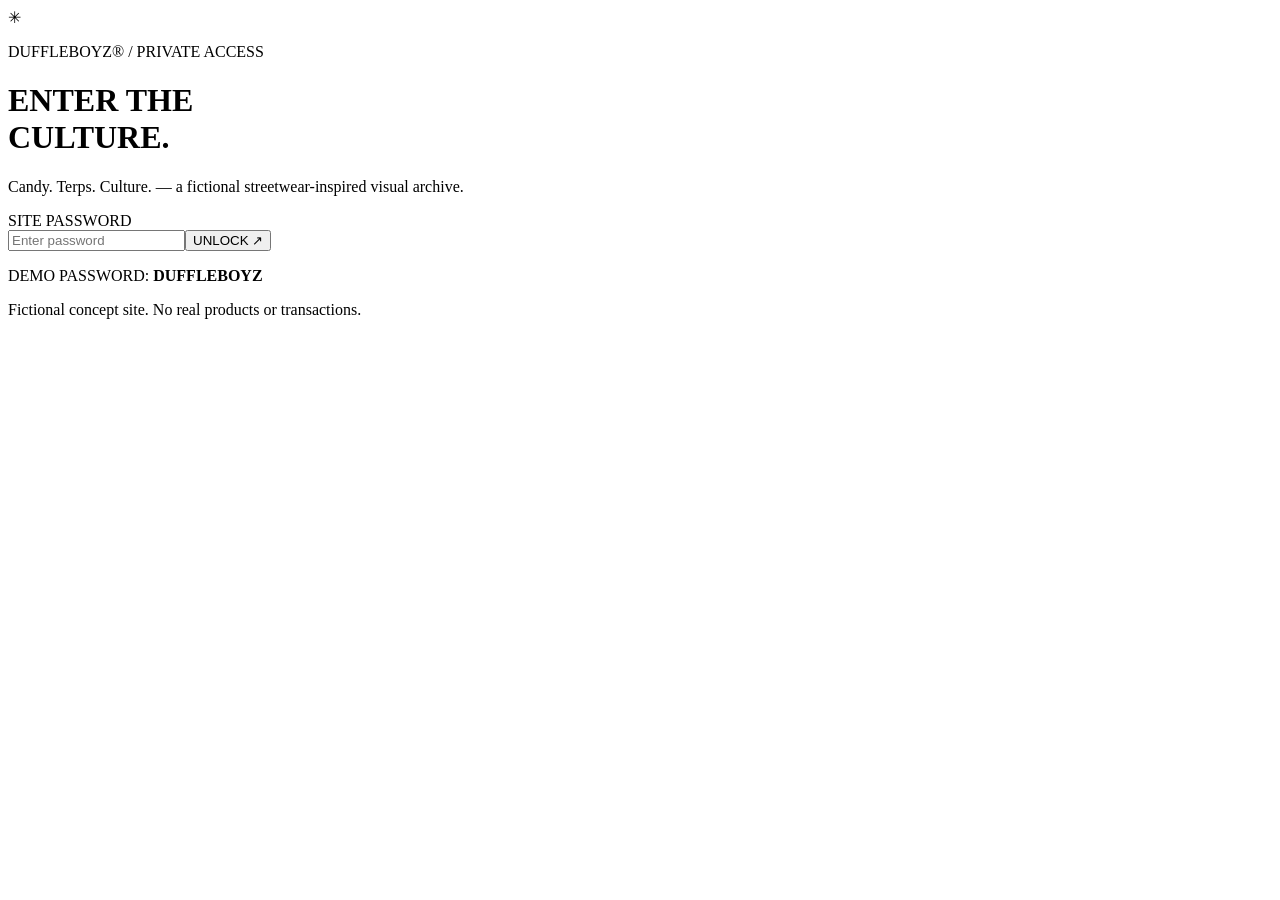
==== index.html @ 7242b7b4 "Add files via upload" ====
<!doctype html>
<html lang="en">
<head>
<meta charset="utf-8"><meta name="viewport" content="width=device-width, initial-scale=1">
<title>DUFFLEBOYZ — Enter the Culture</title><link rel="stylesheet" href="styles.css">
</head>
<body class="gate-page">
<main class="gate-panel">
  <div class="spider-mark">✳</div>
  <p class="eyebrow">DUFFLEBOYZ® / PRIVATE ACCESS</p>
  <h1>ENTER THE<br><span>CULTURE.</span></h1>
  <p class="sub">Candy. Terps. Culture. — a fictional streetwear-inspired visual archive.</p>
  <form id="accessForm">
    <label for="password">SITE PASSWORD</label>
    <div class="input-row"><input id="password" type="password" placeholder="Enter password" required autocomplete="current-password"><button type="submit">UNLOCK ↗</button></div>
    <p id="error" class="error" aria-live="polite"></p>
  </form>
  <p class="demo-note">DEMO PASSWORD: <strong>DUFFLEBOYZ</strong></p>
  <p class="micro">Fictional concept site. No real products or transactions.</p>
</main>
<script src="script.js"></script>
</body></html>
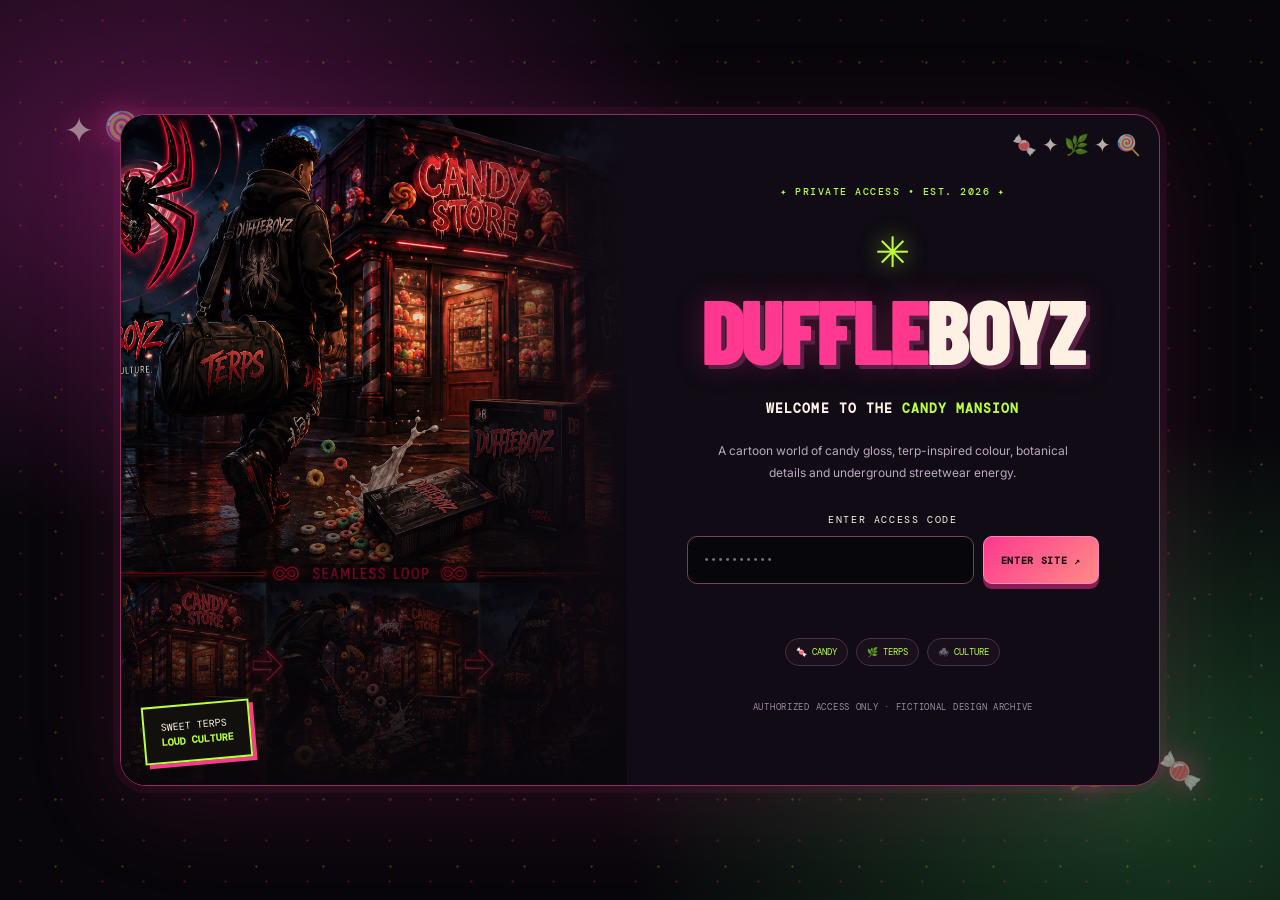
==== commit 32dcbd5a: "Add files via upload" ====
--- a/index.html
+++ b/index.html
@@ -1,22 +1,6 @@
 <!doctype html>
-<html lang="en">
-<head>
-<meta charset="utf-8"><meta name="viewport" content="width=device-width, initial-scale=1">
-<title>DUFFLEBOYZ — Enter the Culture</title><link rel="stylesheet" href="styles.css">
-</head>
-<body class="gate-page">
-<main class="gate-panel">
-  <div class="spider-mark">✳</div>
-  <p class="eyebrow">DUFFLEBOYZ® / PRIVATE ACCESS</p>
-  <h1>ENTER THE<br><span>CULTURE.</span></h1>
-  <p class="sub">Candy. Terps. Culture. — a fictional streetwear-inspired visual archive.</p>
-  <form id="accessForm">
-    <label for="password">SITE PASSWORD</label>
-    <div class="input-row"><input id="password" type="password" placeholder="Enter password" required autocomplete="current-password"><button type="submit">UNLOCK ↗</button></div>
-    <p id="error" class="error" aria-live="polite"></p>
-  </form>
-  <p class="demo-note">DEMO PASSWORD: <strong>DUFFLEBOYZ</strong></p>
-  <p class="micro">Fictional concept site. No real products or transactions.</p>
-</main>
-<script src="script.js"></script>
-</body></html>
+<html lang="en"><head><meta charset="utf-8"><meta name="viewport" content="width=device-width, initial-scale=1"><meta name="theme-color" content="#09050d"><title>DUFFLEBOYZ — Enter the Mansion</title><link rel="stylesheet" href="styles.css"></head>
+<body class="gate-page"><div class="candy-orbit orbit-one">✦ 🍭 ✦</div><div class="candy-orbit orbit-two">🌿 ✧ 🍬</div>
+<main class="gate-shell"><div class="gate-art"><img src="assets/duffleboyz-world.png" alt="DUFFLEBOYZ neon night concept artwork"><div class="gate-art-shade"></div><div class="gate-sticker">SWEET TERPS<br><b>LOUD CULTURE</b></div></div>
+<section class="gate-panel"><p class="eyebrow">✦ PRIVATE ACCESS • EST. 2026 ✦</p><div class="spider-mark">✳</div><h1>DUFFLE<span>BOYZ</span></h1><p class="gate-subtitle">WELCOME TO THE <b>CANDY MANSION</b></p><p class="sub">A cartoon world of candy gloss, terp-inspired colour, botanical details and underground streetwear energy.</p>
+<form id="accessForm"><label for="password">ENTER ACCESS CODE</label><div class="input-row"><input id="password" type="password" placeholder="••••••••••" required autocomplete="current-password"><button type="submit">ENTER SITE ↗</button></div><p id="error" class="error" aria-live="polite"></p></form><div class="gate-badges"><span>🍬 CANDY</span><span>🌿 TERPS</span><span>🕷️ CULTURE</span></div><p class="micro">AUTHORIZED ACCESS ONLY · FICTIONAL DESIGN ARCHIVE</p></section></main><script src="script.js"></script></body></html>
--- a/styles.css
+++ b/styles.css
@@ -0,0 +1,5 @@
+@import url('https://fonts.googleapis.com/css2?family=Baloo+2:wght@500;600;700;800&family=Barlow+Condensed:wght@600;700;800;900&family=DM+Mono:wght@400;500&family=Inter:wght@400;600;800&display=swap');
+:root{--bg:#08060b;--panel:#120d17;--line:#3e243d;--pink:#ff398f;--pink2:#ff78bd;--lime:#baff39;--green:#74e83b;--purple:#a56aff;--gold:#ffc34b;--cream:#fff3e7;--muted:#b9a8bf;--mono:'DM Mono',monospace;--display:'Barlow Condensed',Impact,sans-serif;--round:'Baloo 2',system-ui}*{box-sizing:border-box}html{scroll-behavior:smooth}body{margin:0;background:radial-gradient(ellipse at 50% -10%,#33112f 0,transparent 42%),var(--bg);color:var(--cream);font-family:Inter,Arial,sans-serif}body:before{content:"";position:fixed;inset:0;z-index:-1;pointer-events:none;opacity:.18;background-image:radial-gradient(#ff398f 1px,transparent 1.5px),radial-gradient(#baff39 1px,transparent 1.5px);background-size:41px 41px,67px 67px;background-position:0 0,22px 29px}a{color:inherit;text-decoration:none}button{font:inherit;cursor:pointer}img{max-width:100%}.eyebrow{font:500 10px var(--mono);letter-spacing:.15em;color:var(--lime);text-transform:uppercase}.micro{font:9px var(--mono);letter-spacing:.08em;color:#9b8ba2;line-height:1.7}.gate-page{min-height:100vh;display:grid;place-items:center;padding:22px;overflow:hidden;background:radial-gradient(ellipse at 12% 18%,#4a123f 0,transparent 35%),radial-gradient(ellipse at 90% 88%,#173c21 0,transparent 33%),#08060b;position:relative}.gate-shell{display:grid;grid-template-columns:.95fr 1fr;width:min(1040px,100%);min-height:580px;border:1px solid #8d315f;border-radius:26px;overflow:hidden;background:#100b14;box-shadow:0 0 0 7px #ff398f10,0 20px 100px #ff398f20;position:relative;z-index:1}.gate-art{position:relative;min-height:100%;background:#150915;overflow:hidden}.gate-art img{width:100%;height:100%;position:absolute;inset:0;object-fit:cover;filter:saturate(1.3);opacity:.9}.gate-art-shade{position:absolute;inset:0;background:linear-gradient(0deg,#09060bf2,transparent 65%),linear-gradient(90deg,transparent 65%,#100b14 100%)}.gate-sticker{position:absolute;left:22px;bottom:24px;transform:rotate(-5deg);padding:12px 16px;border:2px solid var(--lime);background:#12100c;color:var(--cream);font:10px var(--mono);line-height:1.5;box-shadow:4px 4px 0 var(--pink)}.gate-sticker b{color:var(--lime)}.gate-panel{padding:clamp(26px,5vw,60px);display:flex;flex-direction:column;justify-content:center;position:relative}.gate-panel:after{content:'🍬 ✦ 🌿 ✦ 🍭';position:absolute;right:18px;top:18px;font-size:20px;opacity:.7}.gate-panel>.eyebrow{text-align:center}.spider-mark{text-align:center;font-size:42px;color:var(--lime);text-shadow:0 0 22px #baff39a0;margin:18px 0 4px}.gate-panel h1{font:900 clamp(52px,8vw,90px)/.82 var(--display);text-align:center;letter-spacing:-.035em;margin:12px 0 20px;color:var(--pink);text-shadow:4px 4px 0 #572044,0 0 30px #ff398f40}.gate-panel h1 span{color:#fff0e4}.gate-subtitle{text-align:center;font:800 13px var(--mono);letter-spacing:.08em}.gate-subtitle b{color:var(--lime)}.sub{text-align:center;color:var(--muted);font-size:12px;line-height:1.8;max-width:370px;margin:10px auto 26px}.gate-panel form{margin-top:4px}.gate-panel label{display:block;text-align:center;font:10px var(--mono);letter-spacing:.16em;margin-bottom:10px}.input-row{display:flex;gap:9px}.input-row input{min-width:0;flex:1;background:#07060a;border:1px solid #754064;padding:15px;color:white;border-radius:10px;font:12px var(--mono);outline:none}.input-row input:focus{border-color:var(--lime);box-shadow:0 0 0 3px #baff3920}.input-row button,.drip-button{border:1px solid #ff86be;background:linear-gradient(135deg,var(--pink),#ff8b86);color:#1b0712;padding:14px 17px;border-radius:9px;font:900 10px var(--mono);letter-spacing:.07em;box-shadow:0 5px 0 #8a1b54;transition:transform .15s}.input-row button:hover,.drip-button:hover{transform:translateY(-2px)}.error{color:#ff9acb;min-height:16px;text-align:center;font-size:11px}.gate-badges{display:flex;justify-content:center;gap:8px;flex-wrap:wrap;margin:16px 0 25px}.gate-badges span{border:1px solid #483046;background:#19101c;border-radius:99px;padding:7px 10px;font:9px var(--mono);color:var(--lime)}.gate-panel>.micro{text-align:center}.candy-orbit{position:absolute;font-size:36px;opacity:.5;filter:drop-shadow(0 0 14px #ff398f);animation:float 5s ease-in-out infinite}.orbit-one{left:5%;top:12%}.orbit-two{right:6%;bottom:12%;animation-delay:-2s}@keyframes float{50%{transform:translateY(-15px) rotate(7deg)}}
+.topbar{min-height:72px;padding:10px clamp(16px,4vw,60px);display:flex;align-items:center;justify-content:space-between;gap:20px;border-bottom:1px solid #3c203b;background:#0b080ff2;position:sticky;top:0;z-index:8;backdrop-filter:blur(14px)}.wordmark{font:900 31px var(--display);letter-spacing:-.04em;color:var(--pink);text-shadow:2px 2px 0 #5c1741;white-space:nowrap}.wordmark span{color:#fff0e6}.wordmark small{font:10px Inter;vertical-align:top;color:var(--lime)}.desktop-nav{display:flex;align-items:center;gap:clamp(14px,3vw,38px)}.desktop-nav a{font:10px var(--mono);letter-spacing:.1em;color:#c4b4c8;padding:14px 0;border-bottom:2px solid transparent}.desktop-nav a.active,.desktop-nav a:hover{color:var(--pink);border-color:var(--pink)}.top-actions{display:flex;align-items:center;gap:10px}.member-pill{border:1px solid #8c285a;color:var(--pink);border-radius:99px;padding:10px 12px;font:10px var(--mono);white-space:nowrap}.lock{border:1px solid #66536c;background:#120d17;color:#fff4e9;padding:10px 13px;border-radius:99px;font:10px var(--mono);letter-spacing:.06em;white-space:nowrap}.lock:hover{border-color:var(--lime);color:var(--lime)}.menu-toggle,.mobile-nav{display:none}.hero-mansion{position:relative;min-height:490px;height:min(58vw,650px);max-height:690px;overflow:hidden;background:#140716;border-bottom:1px solid #5b2854}.hero-art{position:absolute;inset:0;width:100%;height:100%;object-fit:cover;object-position:center 45%;filter:saturate(1.3) contrast(1.08)}.hero-vignette{position:absolute;inset:0;background:linear-gradient(90deg,#09060bf0 0%,#09060bc7 35%,transparent 72%),linear-gradient(0deg,#08060b 0%,transparent 34%)}.hero-copy{position:absolute;left:clamp(24px,7vw,100px);top:14%;z-index:1;max-width:540px}.hero-copy .eyebrow{font-size:11px}.hero-copy h1{font:900 clamp(65px,10vw,136px)/.74 var(--display);letter-spacing:-.045em;margin:26px 0 18px;color:var(--pink);text-shadow:4px 5px 0 #5b204e,0 0 30px #ff398f35}.hero-copy h1 span{color:#fff2e7}.hero-copy h1 em{display:block;font-style:normal;font-size:.56em;letter-spacing:.06em;color:var(--lime);margin-top:16px;text-shadow:3px 3px 0 #2c4b20}.hero-tagline{font:10px/1.9 var(--mono);letter-spacing:.07em;color:#fff1e7}.drip-button{display:inline-flex;align-items:center;justify-content:center;margin-top:14px;min-height:43px}.hero-sign{position:absolute;right:5%;top:12%;z-index:2;border:2px solid var(--pink);border-radius:18px 18px 6px 6px;background:#0a080de8;box-shadow:0 0 25px #ff398f50;padding:14px 17px;text-align:center;display:flex;align-items:center;gap:8px;transform:rotate(3deg)}.hero-sign span{font-size:26px}.hero-sign b{font:800 11px/1.5 var(--display);letter-spacing:.1em;color:var(--pink)}.hero-sign i{font-style:normal;color:var(--lime)}.hero-stamp{position:absolute;right:20%;bottom:12%;z-index:2;border:2px solid var(--lime);border-radius:50%;width:100px;height:100px;display:grid;place-content:center;text-align:center;background:#09070edb;transform:rotate(10deg);font:10px var(--mono);box-shadow:0 0 20px #baff3930}.hero-stamp b{color:var(--lime)}.ticker{display:flex;align-items:center;justify-content:center;gap:clamp(10px,3vw,40px);flex-wrap:wrap;padding:18px 12px;background:#0b080f;border-bottom:1px solid #352137;font:10px var(--mono);letter-spacing:.07em;color:#e9dce9}.ticker b{color:var(--pink)}.content-wrap{max-width:1250px;padding:55px clamp(18px,4vw,52px);margin:auto}.section-heading{display:flex;align-items:end;justify-content:space-between;gap:18px;margin-bottom:25px}.section-heading h2{font:900 clamp(38px,5vw,60px)/.9 var(--display);margin:8px 0 0}.section-heading h2 span,.page-title span{color:var(--pink)}.small-link{font:10px var(--mono);color:var(--pink);border:1px solid #6d2a54;border-radius:8px;padding:11px 13px;white-space:nowrap}.drop-grid{display:grid;grid-template-columns:repeat(3,minmax(0,1fr));gap:18px}.drop-card{border:1px solid #523047;border-radius:15px;overflow:hidden;background:linear-gradient(150deg,#19101d,#0b080e);box-shadow:0 13px 35px #0005;transition:transform .2s,border-color .2s}.drop-card:hover{transform:translateY(-4px);border-color:var(--pink)}.drop-art{height:260px;display:block;position:relative;overflow:hidden;padding:0;border:0;background:#0b070d;width:100%;text-align:left}.drop-art img{width:100%;height:100%;display:block;object-fit:cover;transition:transform .35s;filter:saturate(1.25)}.drop-card:hover .drop-art img{transform:scale(1.04)}.drop-burst{position:absolute;z-index:1;top:13px;left:12px;background:var(--lime);color:#15120a;border-radius:5px;padding:7px 9px;font:900 9px var(--mono);transform:rotate(-7deg);box-shadow:3px 3px 0 #21151f}.reference-art img{object-fit:cover;object-position:center 20%}.drop-copy{padding:17px}.drop-copy h3{font:900 31px var(--display);color:var(--pink);margin:5px 0 7px}.drop-green .drop-copy h3{color:var(--lime)}.drop-purple .drop-copy h3{color:#c09bff}.drop-copy>p:not(.eyebrow){font-size:12px;line-height:1.7;color:#b9a9bf;min-height:42px;margin:0 0 18px}.card-bottom{border-top:1px solid #39253a;padding-top:13px;display:flex;align-items:center;justify-content:space-between;gap:8px;flex-wrap:wrap}.card-bottom>span{font:9px var(--mono);color:#c2b0c8;letter-spacing:.06em}.card-bottom a,.mini-action{font:9px var(--mono);color:var(--lime);border:1px solid #53692b;border-radius:7px;padding:9px 10px;background:#10140b}.mini-action{cursor:pointer}.mansion-feature{display:grid;grid-template-columns:1fr .9fr;align-items:center;gap:40px;padding:clamp(36px,7vw,85px) clamp(18px,8vw,110px);border-top:1px solid #3e263e;border-bottom:1px solid #3e263e;background:linear-gradient(110deg,#16101a,#09070d)}.feature-copy h2{font:900 clamp(40px,6vw,72px)/.88 var(--display);margin:20px 0;text-shadow:3px 3px 0 #3b203b}.feature-copy h2 span{color:var(--lime)}.feature-copy>p:not(.eyebrow){max-width:520px;color:#b9a8c1;font-size:13px;line-height:1.9}.mansion-feature>img{width:100%;max-height:470px;object-fit:cover;border:2px solid var(--pink);border-radius:16px;box-shadow:8px 8px 0 #35182f}.terp-strip{display:grid;grid-template-columns:repeat(4,1fr);gap:0;background:#0d0a10;border-bottom:1px solid #38213a}.terp-strip>div{display:grid;justify-items:center;gap:7px;padding:25px 8px;border-right:1px solid #2e1d31;text-align:center}.terp-strip>div:last-child{border:0}.terp-strip span{font-size:27px}.terp-strip b{font:900 15px var(--display);color:var(--pink);letter-spacing:.04em}.terp-strip small{font:8px var(--mono);color:#a898b0;letter-spacing:.08em}.page-content{min-height:70vh}.page-title{font:900 clamp(60px,10vw,105px)/.82 var(--display);letter-spacing:-.04em;margin:22px 0;text-shadow:3px 4px 0 #38203b}.lead{max-width:720px;color:#c0b1c6;font-size:13px;line-height:1.9;margin-bottom:35px}.archive-grid .drop-art{height:320px}.gallery-grid{display:grid;grid-template-columns:repeat(2,minmax(0,1fr));gap:20px}.gallery-grid figure{margin:0;border:1px solid #50304b;border-radius:14px;overflow:hidden;background:#110c14}.gallery-grid .image-open{width:100%;padding:0;border:0;background:#07060a;display:block;cursor:zoom-in}.gallery-grid .image-open img{width:100%;height:clamp(270px,40vw,480px);object-fit:cover;display:block;transition:transform .3s}.gallery-grid figure:hover img{transform:scale(1.025)}.gallery-grid figcaption{display:flex;justify-content:space-between;align-items:center;gap:10px;flex-wrap:wrap;padding:13px}.gallery-grid figcaption span{font:10px var(--mono);color:var(--lime);letter-spacing:.08em}.info-grid{display:grid;grid-template-columns:repeat(2,1fr);gap:17px}.info-panel{padding:24px;border:1px solid #4a2b48;border-left:4px solid var(--pink);border-radius:13px;background:linear-gradient(135deg,#1a111d,#0d0a10)}.info-icon{font-size:28px}.info-panel h2{font:900 25px var(--display);color:var(--lime);margin:12px 0}.info-panel p{font-size:12px;line-height:1.9;color:#c0b0c7;margin:0}.notice-bar{margin-top:25px;padding:17px;display:flex;justify-content:center;align-items:center;gap:12px;border:1px solid #4a2c44;border-radius:10px;color:var(--pink);font:11px var(--mono);text-align:center}.modal{display:none;position:fixed;z-index:20;inset:0;background:#050308ee;place-items:center;padding:18px;backdrop-filter:blur(10px)}.modal.show{display:grid}.modal-inner{position:relative;width:min(720px,100%);max-height:92vh;overflow:auto;background:#120d17;border:2px solid var(--pink);border-radius:16px;padding:22px;box-shadow:0 0 60px #ff398f30}.modal-inner h2{font:900 32px var(--display);color:var(--pink);margin:7px 0 14px}.modal-inner img{width:100%;max-height:58vh;object-fit:contain;background:#050408;border-radius:9px}.modal-close{position:absolute;right:10px;top:7px;background:none;color:white;border:0;font-size:32px}.modal-inner .drip-button{margin-top:14px}footer{padding:22px clamp(18px,4vw,55px);border-top:1px solid #38213a;color:#97859f;font:9px var(--mono);letter-spacing:.08em;display:flex;align-items:center;justify-content:space-between;gap:18px;flex-wrap:wrap;background:#0b080f}footer p{margin:0}
+@media(max-width:850px){.desktop-nav,.member-pill{display:none}.menu-toggle{display:block;border:1px solid #5a3b59;background:#120d17;color:var(--lime);border-radius:9px;padding:9px 12px}.mobile-nav{display:none;position:sticky;top:72px;z-index:7;background:#0d0911;border-bottom:1px solid #4b2a49;padding:10px 18px;gap:8px;flex-wrap:wrap}.mobile-nav.open{display:flex}.mobile-nav a,.mobile-nav button{border:1px solid #4b2a49;background:#130e17;color:#f7eaf4;padding:10px 12px;border-radius:7px;font:10px var(--mono)}.mobile-nav button{color:var(--lime)}.hero-mansion{height:620px;min-height:540px}.hero-art{object-position:58% center}.hero-vignette{background:linear-gradient(90deg,#09060be8 0%,#09060ba3 50%,transparent 100%),linear-gradient(0deg,#08060b 0%,transparent 35%)}.hero-copy{top:15%;max-width:70%}.hero-copy h1{font-size:clamp(64px,12vw,105px)}.hero-sign{right:4%;top:auto;bottom:15%;padding:10px}.hero-stamp{right:24%;bottom:7%;width:78px;height:78px;font-size:8px}.drop-grid{grid-template-columns:repeat(2,minmax(0,1fr))}.drop-card:last-child{grid-column:span 2}.drop-card:last-child .drop-art{height:300px}.mansion-feature{grid-template-columns:1fr}.mansion-feature>img{max-height:380px}.terp-strip{grid-template-columns:repeat(2,1fr)}.terp-strip>div:nth-child(2){border-right:0}.terp-strip>div:nth-child(-n+2){border-bottom:1px solid #2e1d31}}
+@media(max-width:560px){.gate-shell{grid-template-columns:1fr;max-width:430px}.gate-art{min-height:190px;height:190px}.gate-art img{object-position:center 43%}.gate-art-shade{background:linear-gradient(0deg,#100b14,transparent 70%)}.gate-sticker{left:14px;bottom:12px;font-size:8px;padding:8px 10px}.gate-panel{padding:24px 20px 26px}.gate-panel h1{font-size:61px}.gate-panel:after{font-size:15px}.input-row{flex-direction:column}.input-row button{min-height:46px}.candy-orbit{font-size:24px}.topbar{min-height:65px;padding:10px 14px;gap:8px}.wordmark{font-size:26px}.lock{font-size:9px;padding:9px}.hero-mansion{height:590px;min-height:590px}.hero-art{object-position:60% center}.hero-vignette{background:linear-gradient(90deg,#09060bf0 0%,#09060bc0 60%,#09060b30 100%),linear-gradient(0deg,#08060b 0%,transparent 45%)}.hero-copy{left:19px;right:15px;top:15%;max-width:90%}.hero-copy h1{font-size:clamp(65px,16vw,91px);margin:24px 0 18px}.hero-copy .eyebrow{font-size:9px}.hero-tagline{font-size:9px}.hero-sign{right:12px;bottom:12%;transform:scale(.82) rotate(3deg);transform-origin:right bottom}.hero-stamp{right:32%;bottom:5%;transform:scale(.8) rotate(10deg)}.ticker{gap:9px;padding:14px 8px;font-size:8px}.content-wrap{padding:38px 15px}.section-heading{align-items:start}.section-heading h2{font-size:43px}.drop-grid{grid-template-columns:1fr;gap:15px}.drop-card:last-child{grid-column:auto}.drop-card:last-child .drop-art,.drop-art,.archive-grid .drop-art{height:290px}.drop-copy{padding:15px}.mansion-feature{padding:42px 17px;gap:24px}.feature-copy h2{font-size:43px}.terp-strip b{font-size:13px}.gallery-grid,.info-grid{grid-template-columns:1fr}.gallery-grid .image-open img{height:330px}.page-title{font-size:65px}.lead{font-size:12px}.notice-bar{font-size:9px}.modal-inner{padding:17px}.modal-inner img{max-height:48vh}footer{justify-content:center;text-align:center}footer .wordmark{width:100%}}
